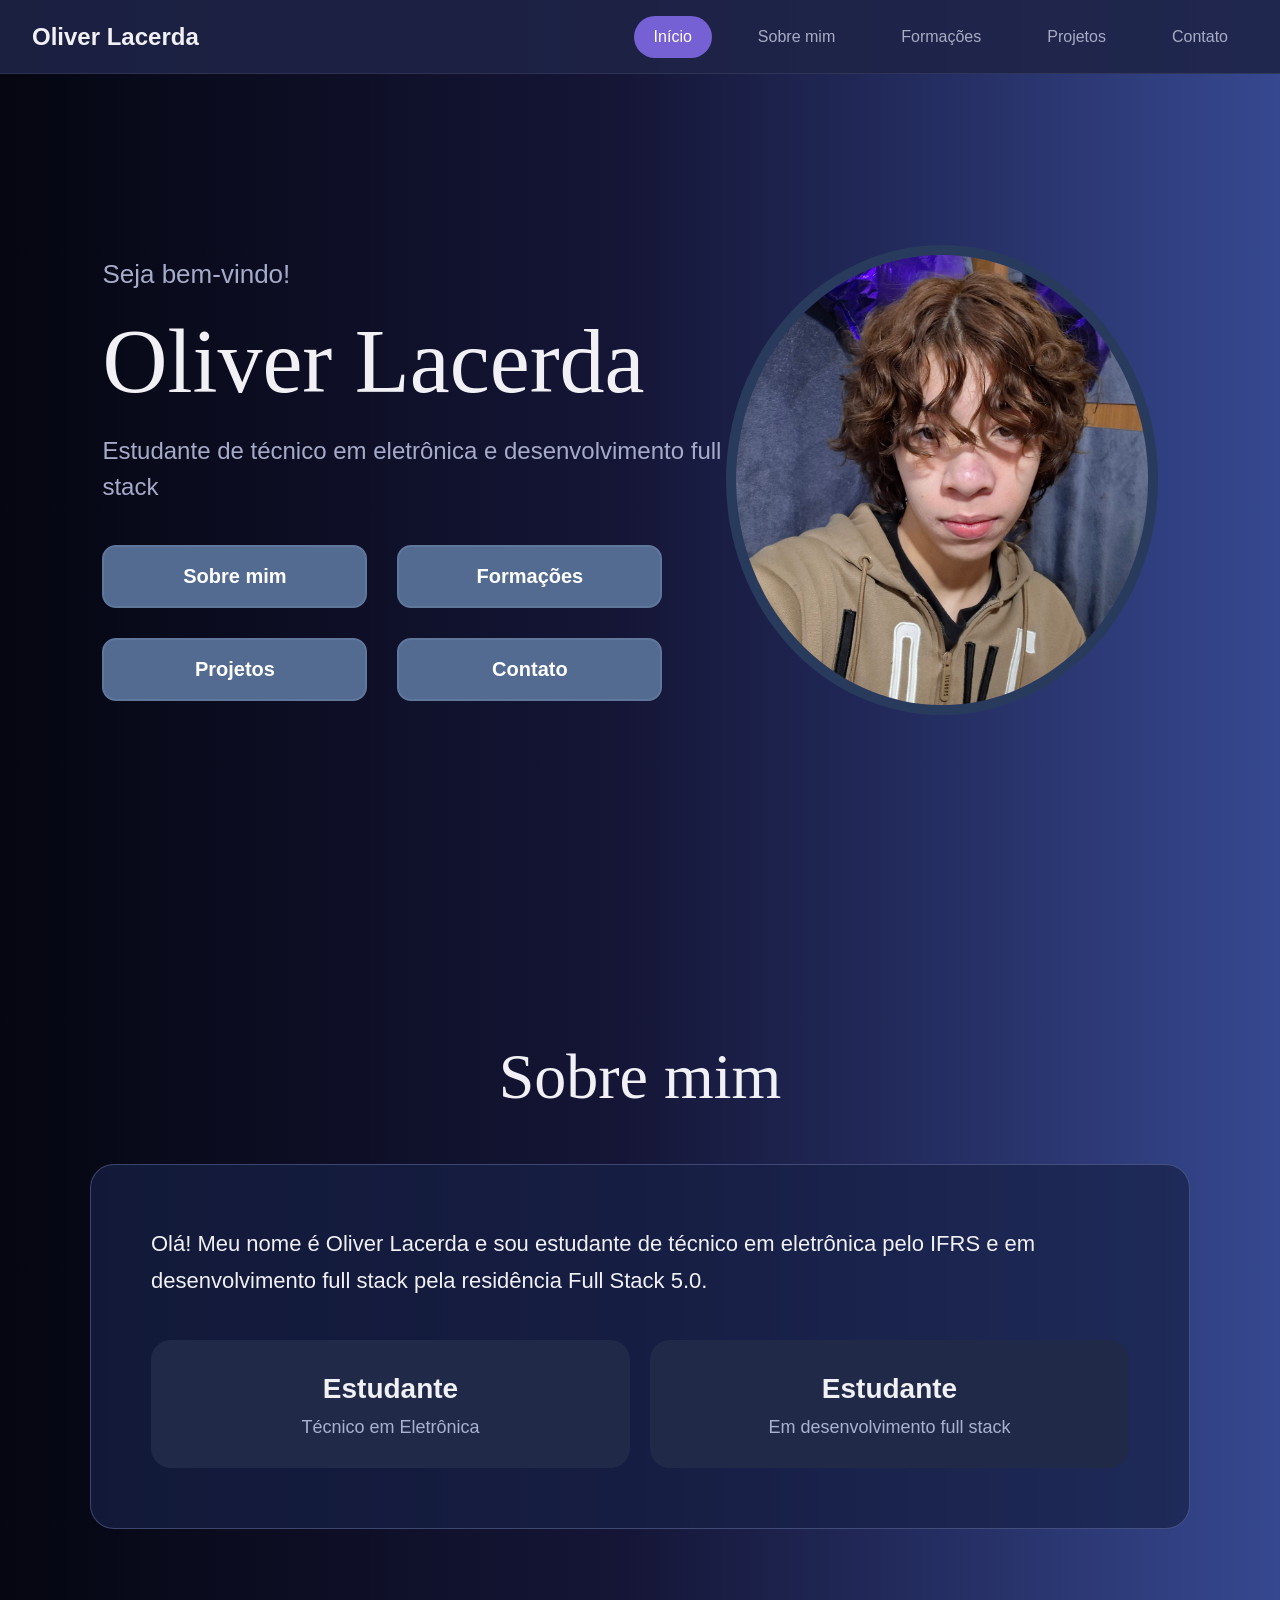
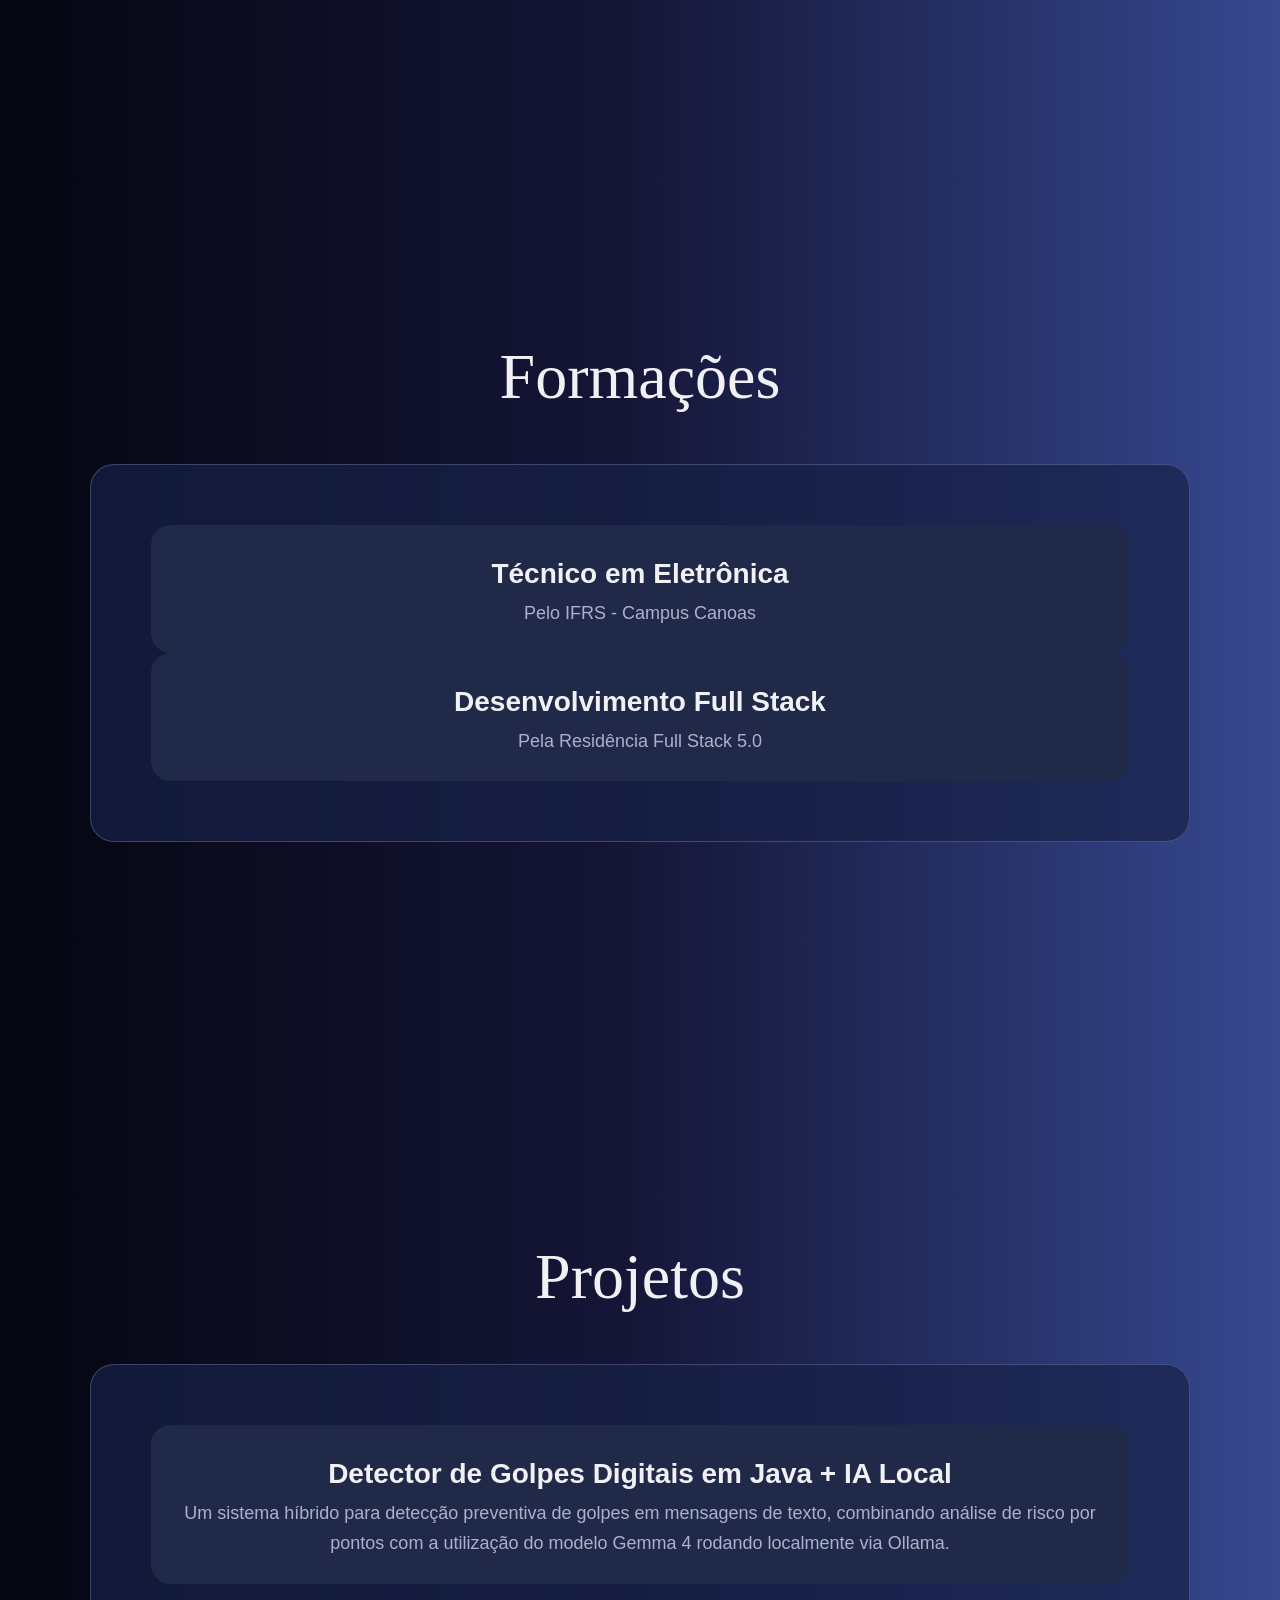
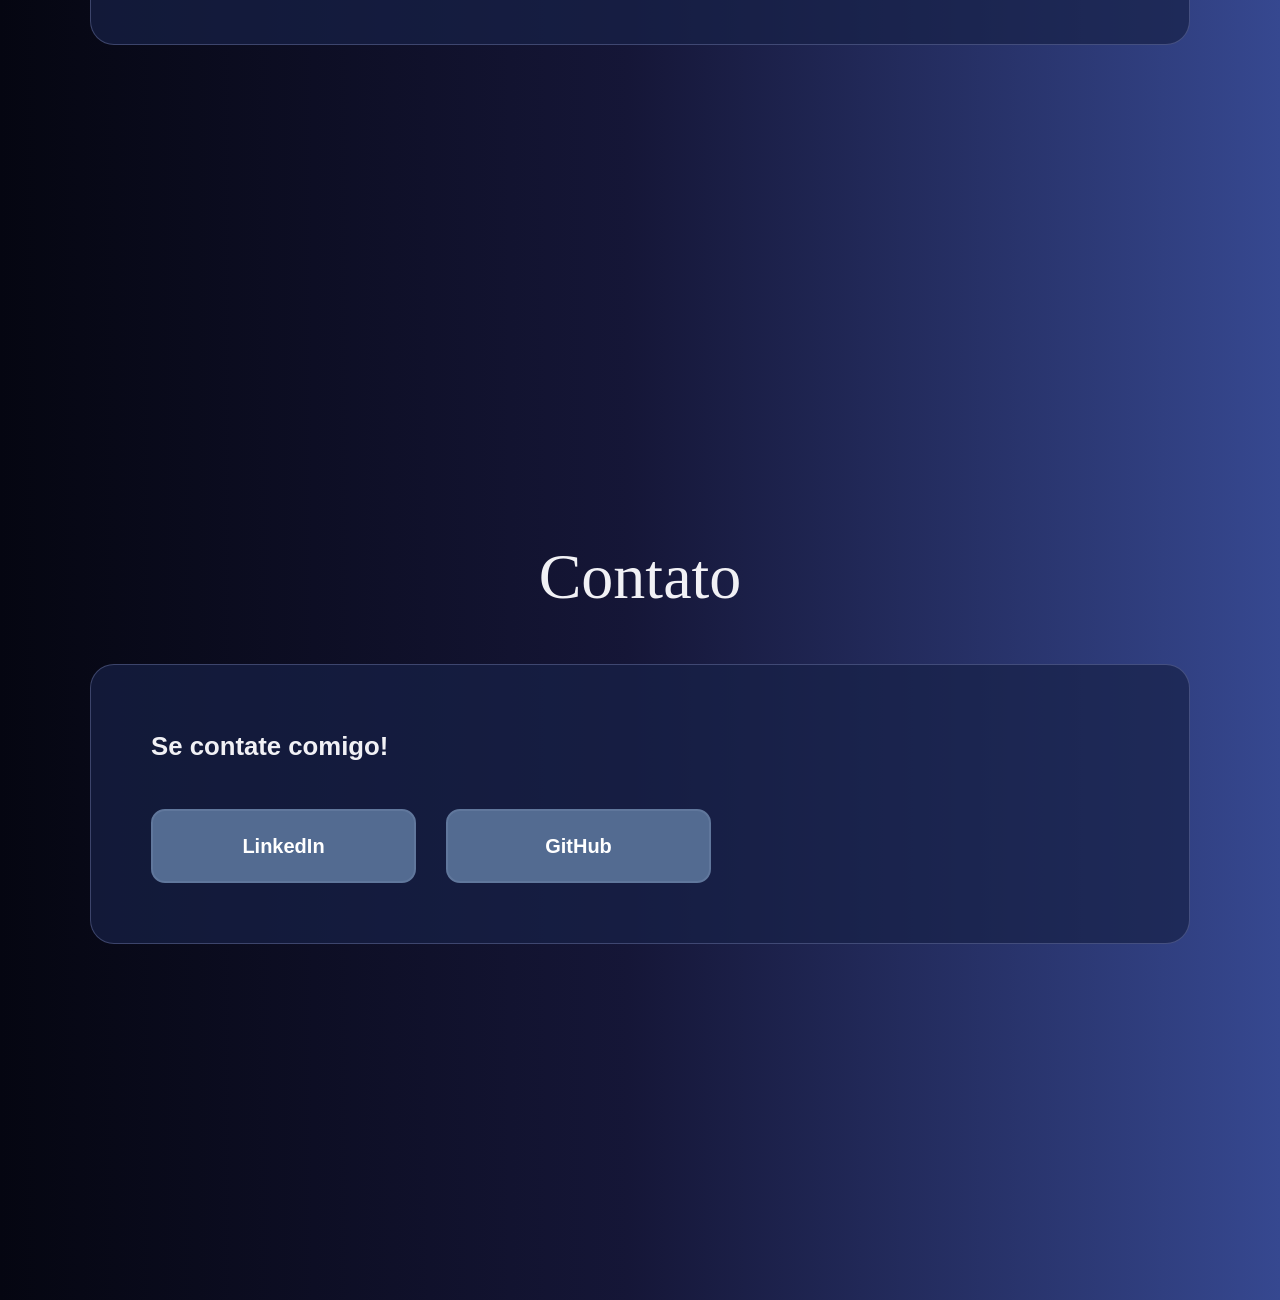
==== index.html @ 8fdf3e12 "Add files via upload" ====
<!DOCTYPE html>
<html lang="pt-br">
<head>
    <meta charset="UTF-8">
    <meta name="viewport" content="width=device-width, initial-scale=1.0">

    <title>Oliver Lacerda | Portfólio</title>

    <link rel="stylesheet" href="style.css">
</head>

<body>

    <header>
        <div class="logo">Oliver Lacerda</div>

        <nav>
            <a href="#inicio" class="ativo">Início</a>
            <a href="#sobre">Sobre mim</a>
            <a href="#formacoes">Formações</a>
            <a href="#projetos">Projetos</a>
            <a href="#contato">Contato</a>
        </nav>
    </header>

    <main>

        <section id="inicio" class="inicio">

            <div class="conteudo-inicio">

                <p class="boas-vindas">
                    Seja bem-vindo!
                </p>

                <h1>Oliver Lacerda</h1>

                <p class="descricao">
                    Estudante de técnico em eletrônica e desenvolvimento
                    full stack
                </p>

                <div class="botoes">

                    <a href="#sobre">Sobre mim</a>

                    <a href="#formacoes">Formações</a>

                    <a href="#projetos">Projetos</a>

                    <a href="#contato">Contato</a>

                </div>

            </div>


            <div class="circulo">

                <img src="fotooliver.jpg" alt="euu">

            </div>

        </section>

        <section id="sobre" class="pagina">

            <h2>Sobre mim</h2>

            <div class="caixa">

                <p>
                    Olá! Meu nome é Oliver Lacerda e sou estudante de técnico em eletrônica pelo IFRS e em desenvolvimento full stack pela residência Full Stack 5.0.
                </p>

                <div class="cards">

                    <div class="card">
                        <h3>Estudante</h3>
                        <p>Técnico em Eletrônica</p>
                    </div>

                    <div class="card">
                        <h3>Estudante</h3>
                        <p>Em desenvolvimento full stack</p>
                    </div>

                </div>

            </div>

        </section>


        <section id="formacoes" class="pagina">

            <h2>Formações</h2>

            <div class="caixa">

                <div class="card">
                    <h3>Técnico em Eletrônica</h3>
                    <p>Pelo IFRS - Campus Canoas</p>
                </div>

                <div class="card">
                    <h3>Desenvolvimento Full Stack</h3>
                    <p>Pela Residência Full Stack 5.0</p>
                </div>

            </div>

        </section>

        <section id="projetos" class="pagina">

            <h2>Projetos</h2>

            <div class="caixa">

                <div class="card">
                    <h3>Detector de Golpes Digitais em Java + IA Local</h3>
                    <p>Um sistema híbrido para detecção preventiva de golpes em mensagens de texto, combinando análise de risco por pontos com a utilização do modelo Gemma 4 rodando localmente via Ollama.</p>
                </div>

            </div>

        </section>

        <section id="contato" class="pagina">

            <h2>Contato</h2>

            <div class="caixa">

                <h3>
                    Se contate comigo!
                </h3>
                <div class="botoes">
                    <a href="https://www.linkedin.com/in/oliver-lacerda-7b0b1b1b9/" target="_blank">LinkedIn</a>
                    <a href="https://github.com/oliverlcrd" target="_blank">GitHub</a>
                </div>

            </div>

        </section>

    </main>

</body>
</html>
---- style.css ----
* {
    margin: 0;
    padding: 0;
    box-sizing: border-box;
}

html {
    scroll-behavior: smooth;
}

body {
    background: #183652;
background: linear-gradient(90deg, rgb(5, 6, 17) 0%, rgb(21, 22, 55) 49%, rgb(54, 72, 144) 100%);
    font-family: Arial, sans-serif;
    color: #f1f1f5;
}

header {
    position: fixed;
    top: 0;
    left: 0;

    width: 100%;
    height: 74px;

    display: flex;
    align-items: center;
    justify-content: space-between;

    padding: 0 32px;

    background: rgba(31, 36, 72, 0.9);

    border-bottom: 1px solid rgba(255, 255, 255, 0.08);

    z-index: 100;
}

.logo {
    font-size: 24px;
    font-weight: bold;
}

nav {
    display: flex;
    gap: 26px;
}

nav a {
    color: #a9acc5;
    text-decoration: none;

    padding: 12px 20px;

    border-radius: 30px;

    transition: 0.3s;
}

nav a:hover,
nav a.ativo {
    background: #7560d4;
    color: white;
}

.inicio {
    min-height: 100vh;

    display: flex;
    align-items: center;
    justify-content: space-between;

    padding: 120px 8% 60px;
}

.conteudo-inicio {
    max-width: 650px;
}

.boas-vindas {
    font-size: 26px;
    color: #a6abc9;
    margin-bottom: 20px;
}

h1 {
    font-family: Georgia, serif;
    font-size: 90px;
    font-weight: normal;
    margin-bottom: 20px;
}

.descricao {
    font-size: 24px;
    line-height: 1.5;
    color: #a6abc9;
}

.botoes {
    display: grid;
    grid-template-columns: 1fr 1fr;

    gap: 30px;

    margin-top: 40px;

    max-width: 560px;
}

.botoes a {
    text-decoration: none;
    text-align: center;

    padding: 18px;

    background: #536b91;

    color: white;

    border: 2px solid #60779c;

    border-radius: 14px;

    font-size: 20px;
    font-weight: bold;

    transition: 0.3s;
}

.botoes a:hover {
    background: #7560d4;

    transform: translateY(-4px);

    box-shadow: 0 0 25px rgba(117, 96, 212, 0.5);
}

.circulo {
    width: 470px;
    height: 470px;

    border-radius: 50%;
    overflow: hidden;
    border: 10px solid #293b5d;
    margin-right: 20px;
}

.circulo img {
    width: 100%;
    height: 100%;
    object-fit: cover;
}

.pagina {
    min-height: 100vh;

    padding: 140px 6% 80px;
}

.pagina h2 {
    text-align: center;

    font-family: Georgia, serif;

    font-size: 64px;
    font-weight: normal;

    margin-bottom: 50px;
}

.caixa {
    max-width: 1100px;
    margin: auto;

    padding: 60px;

    background: rgba(24, 34, 72, 0.7);

    border: 1px solid rgba(160, 170, 220, 0.3);

    border-radius: 24px;

    font-size: 22px;

    line-height: 1.7;
}

.cards {
    display: flex;
    gap: 20px;

    margin-top: 40px;
}

.card {
    flex: 1;

    padding: 25px;

    background: #202a48;

    border-radius: 20px;

    text-align: center;

    transition: 0.3s;
}

.card:hover {
    transform: translateY(-6px);

    background: #7560d4;

    box-shadow: 0 0 25px rgba(117, 96, 212, 0.4);
}

.card h3 {
    font-size: 28px;
}

.card p {
    color: #aab1d0;
    font-size: 18px;
}


}
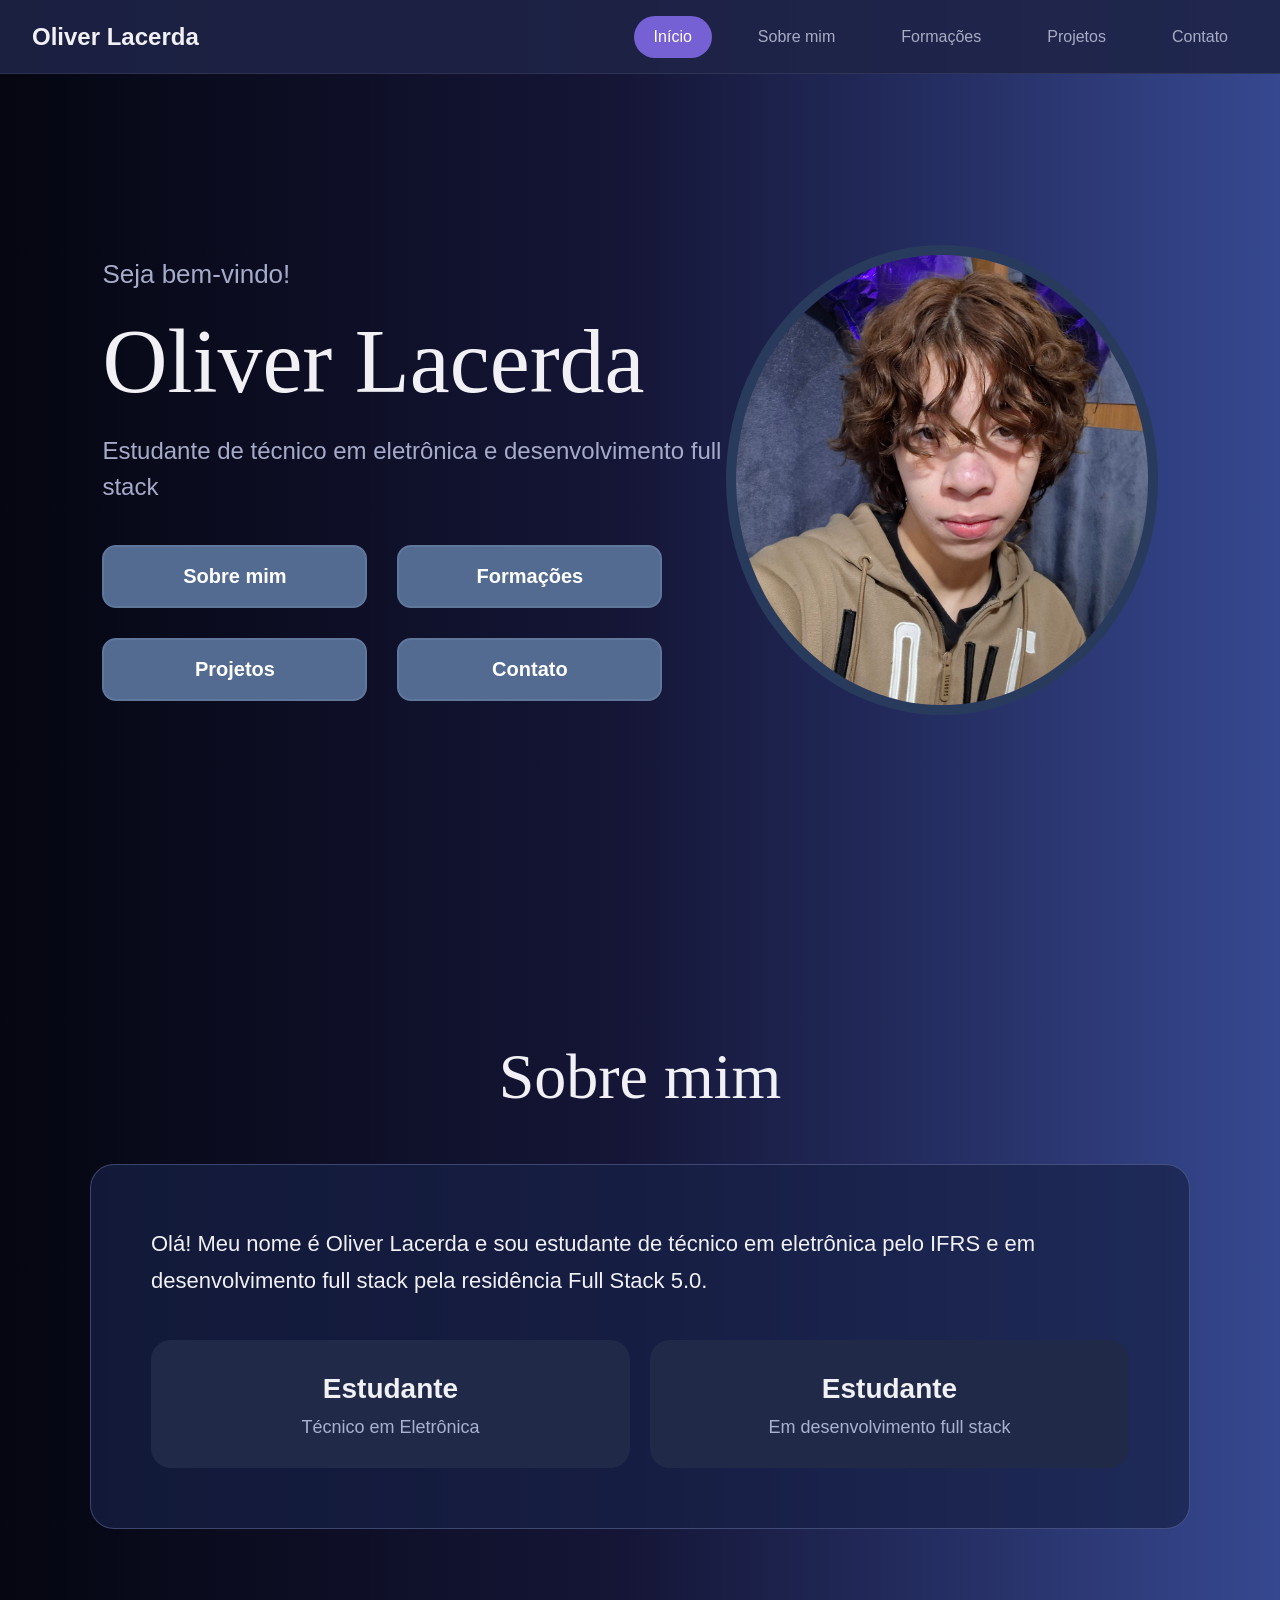
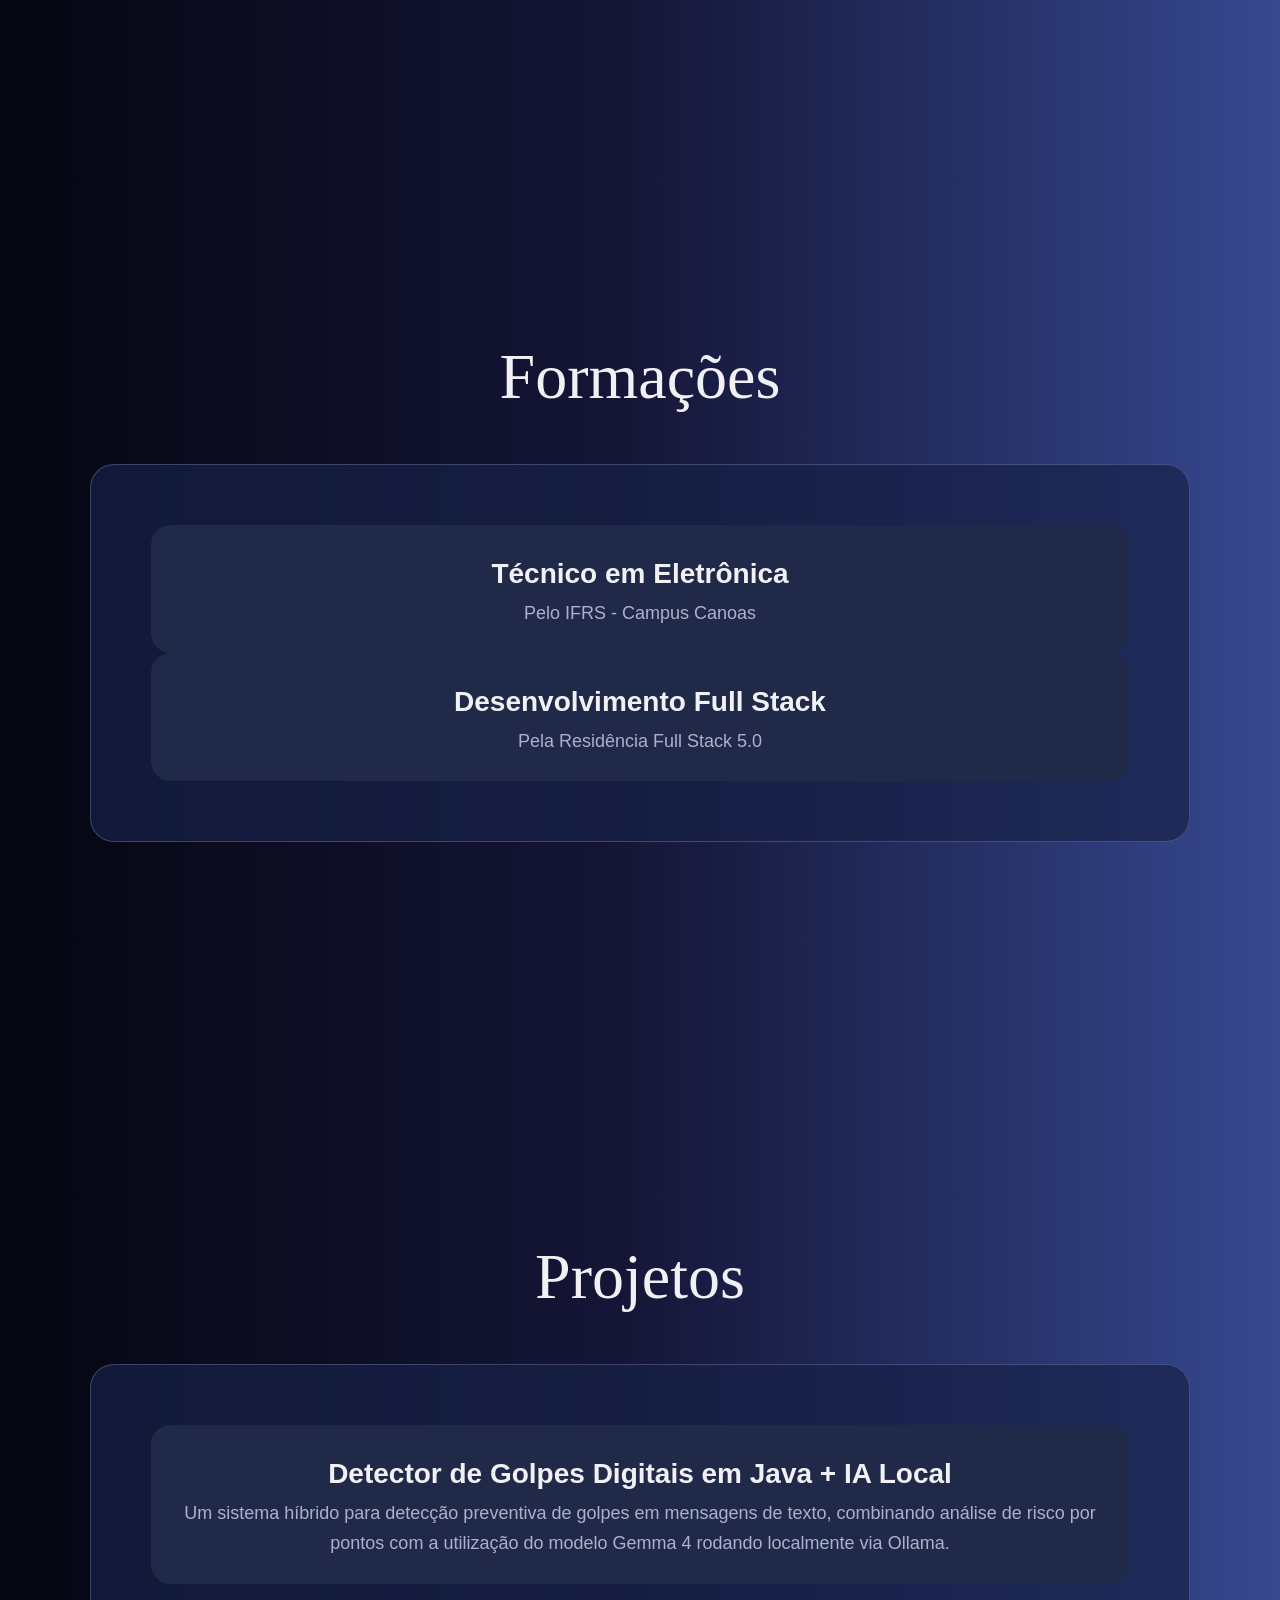
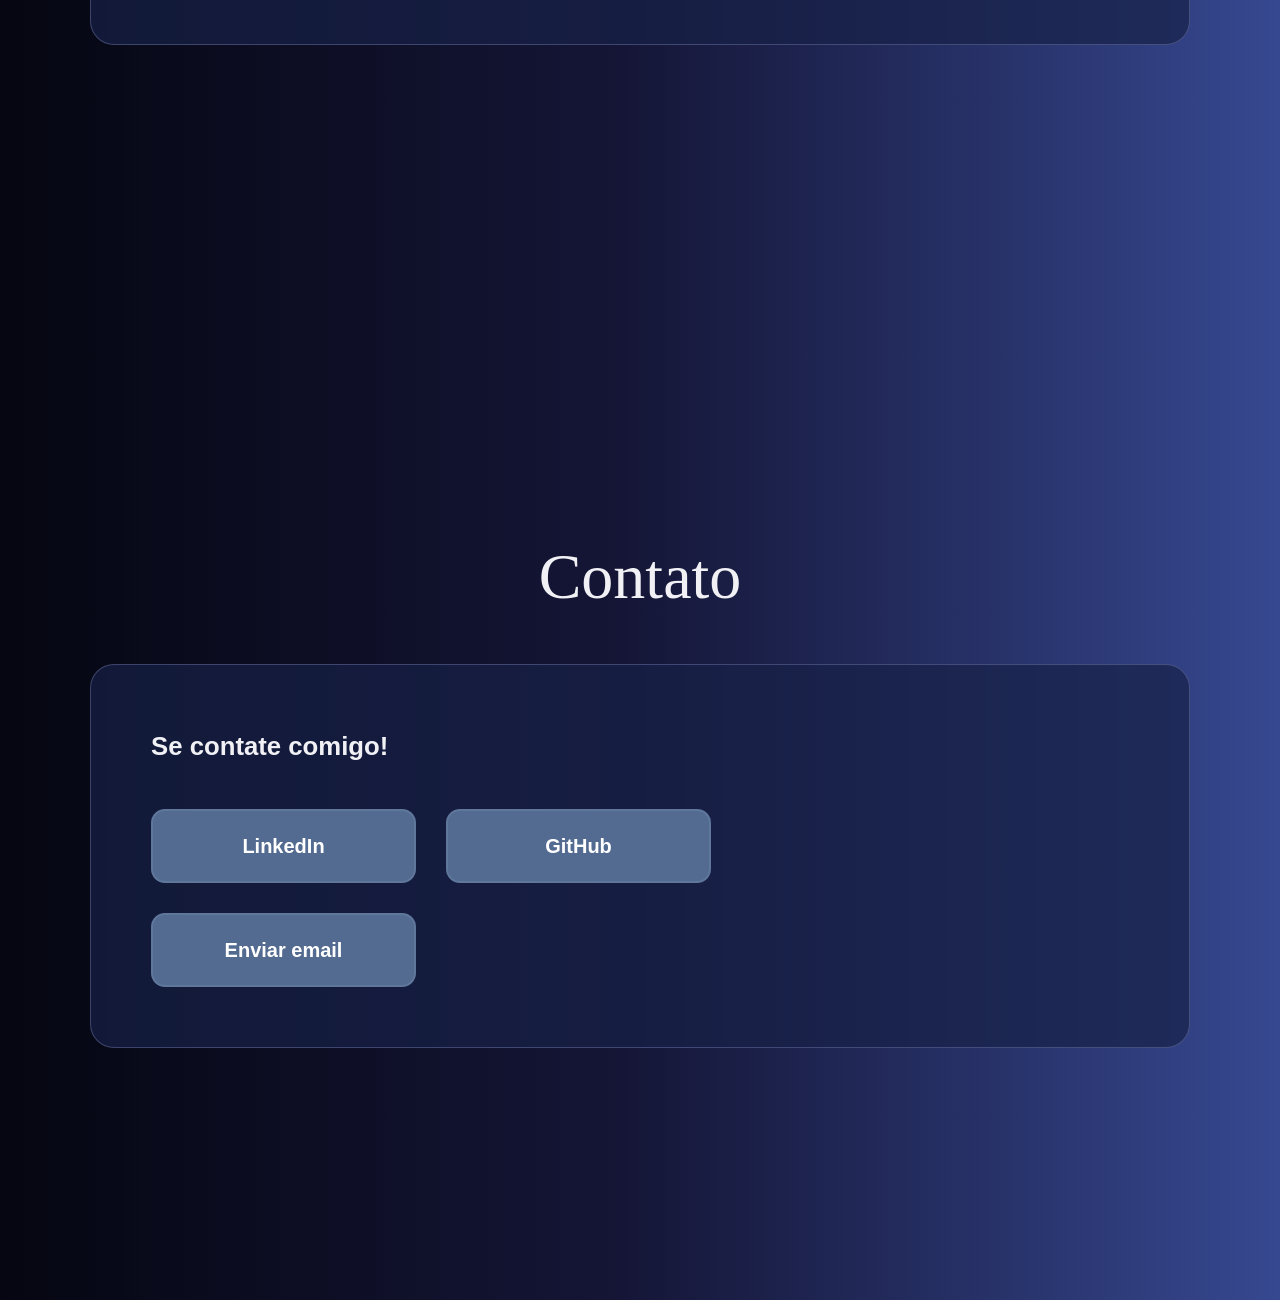
==== commit 576dd229: "email" ====
--- a/index.html
+++ b/index.html
@@ -139,6 +139,7 @@
                 <div class="botoes">
                     <a href="https://www.linkedin.com/in/oliver-lacerda-7b0b1b1b9/" target="_blank">LinkedIn</a>
                     <a href="https://github.com/oliverlcrd" target="_blank">GitHub</a>
+                    <a href="mailto:olivercannavolacerda@gmail.com" target="_blank">Enviar email</a>
                 </div>
 
             </div>
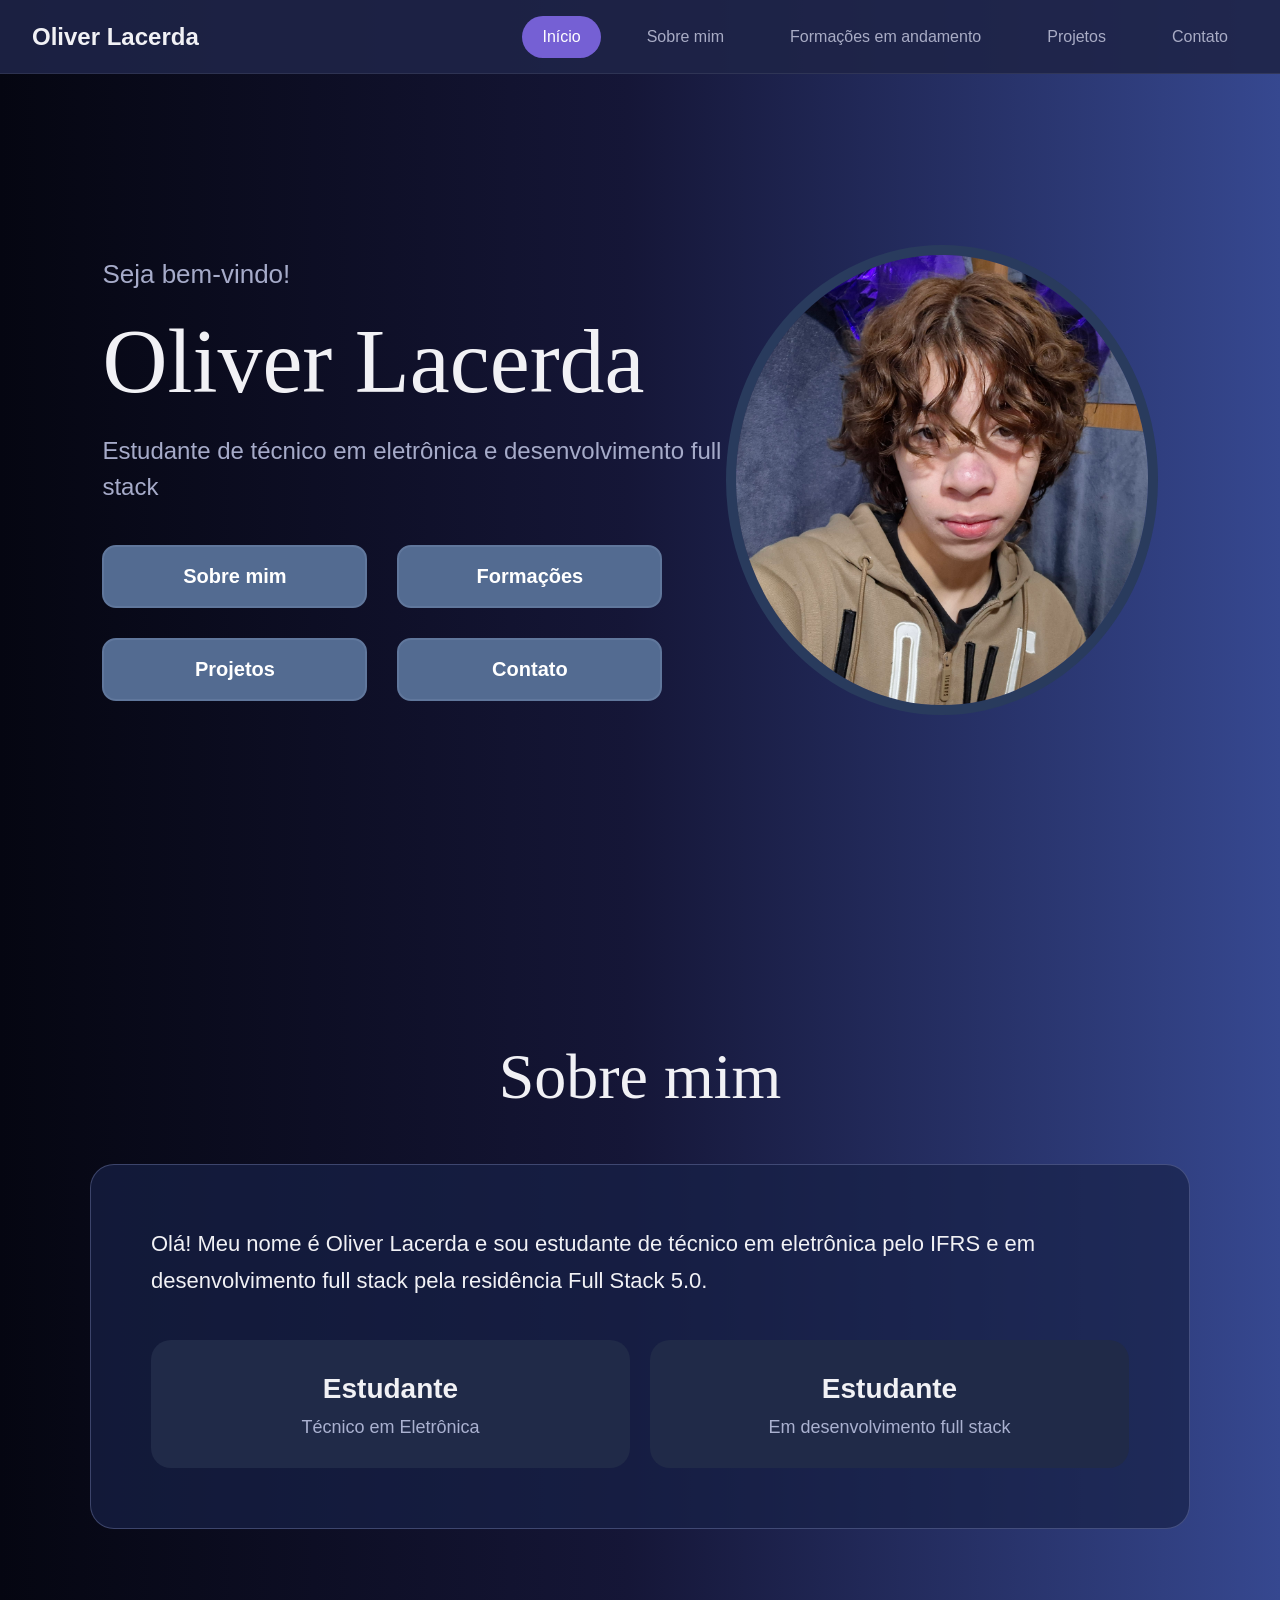
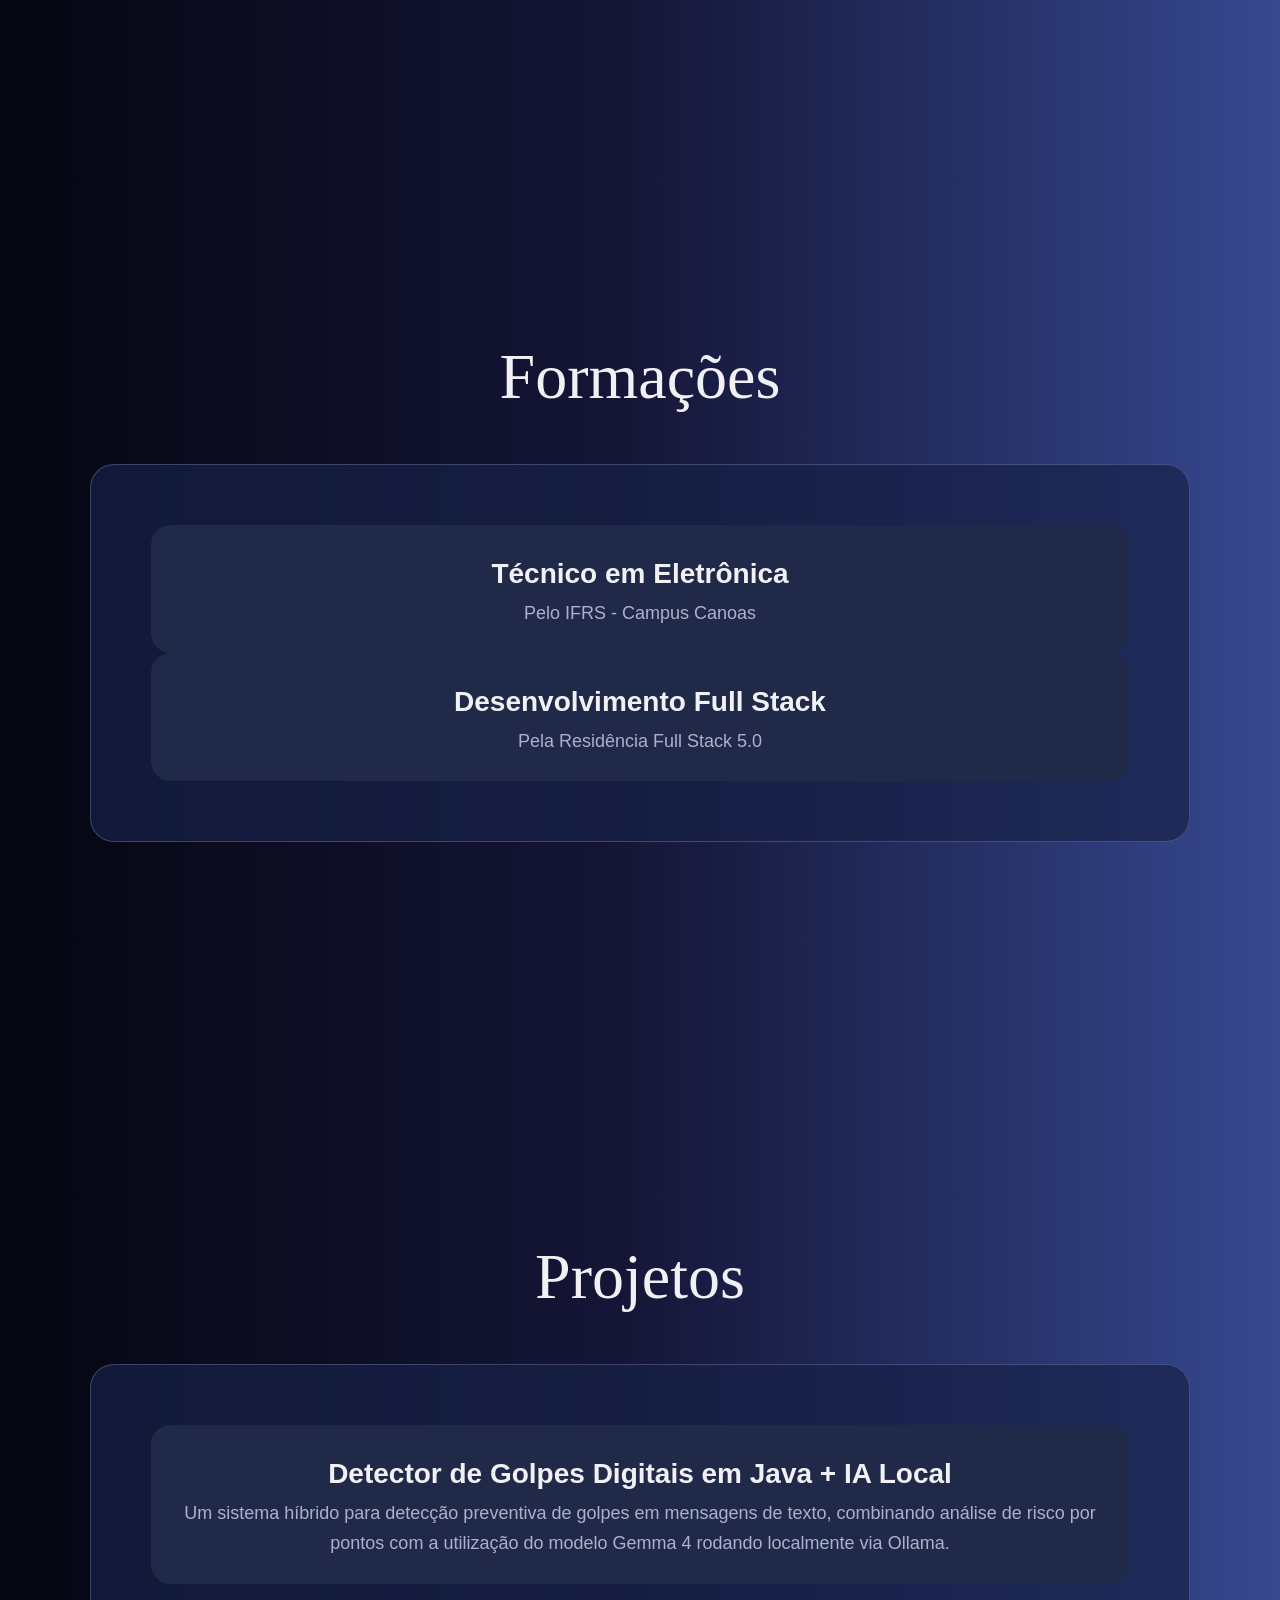
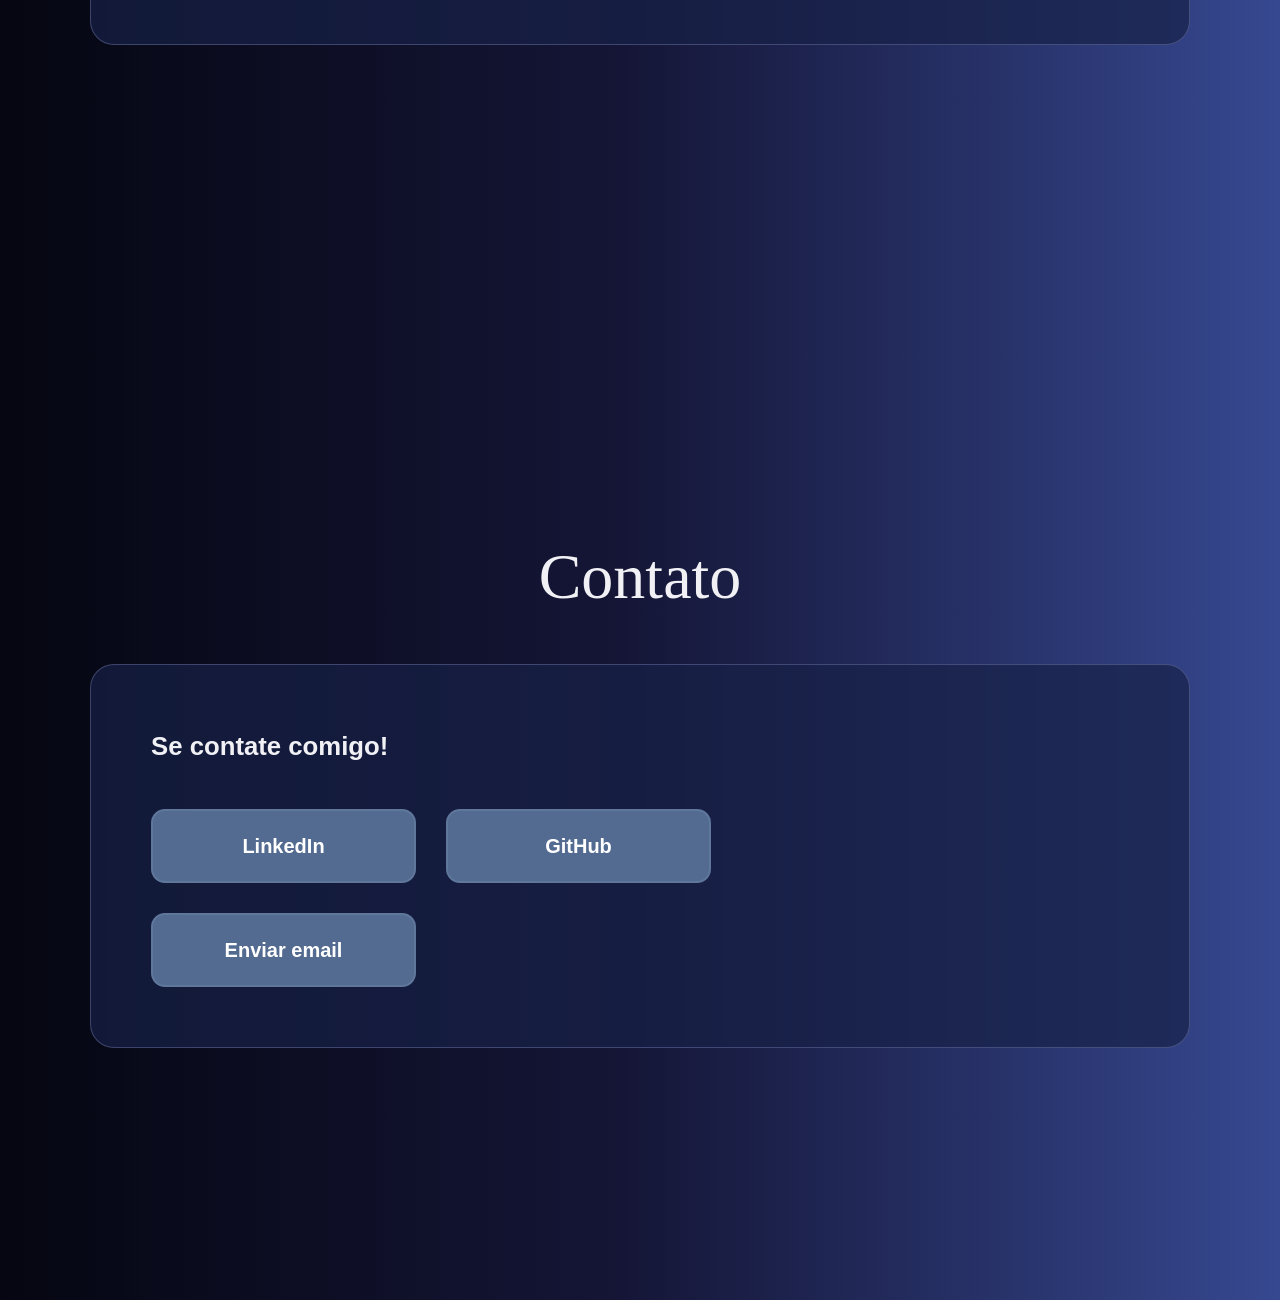
==== commit 4c8ffb76: ""em andamento" nas formacoes" ====
--- a/index.html
+++ b/index.html
@@ -17,7 +17,7 @@
         <nav>
             <a href="#inicio" class="ativo">Início</a>
             <a href="#sobre">Sobre mim</a>
-            <a href="#formacoes">Formações</a>
+            <a href="#formacoes">Formações em andamento</a>
             <a href="#projetos">Projetos</a>
             <a href="#contato">Contato</a>
         </nav>
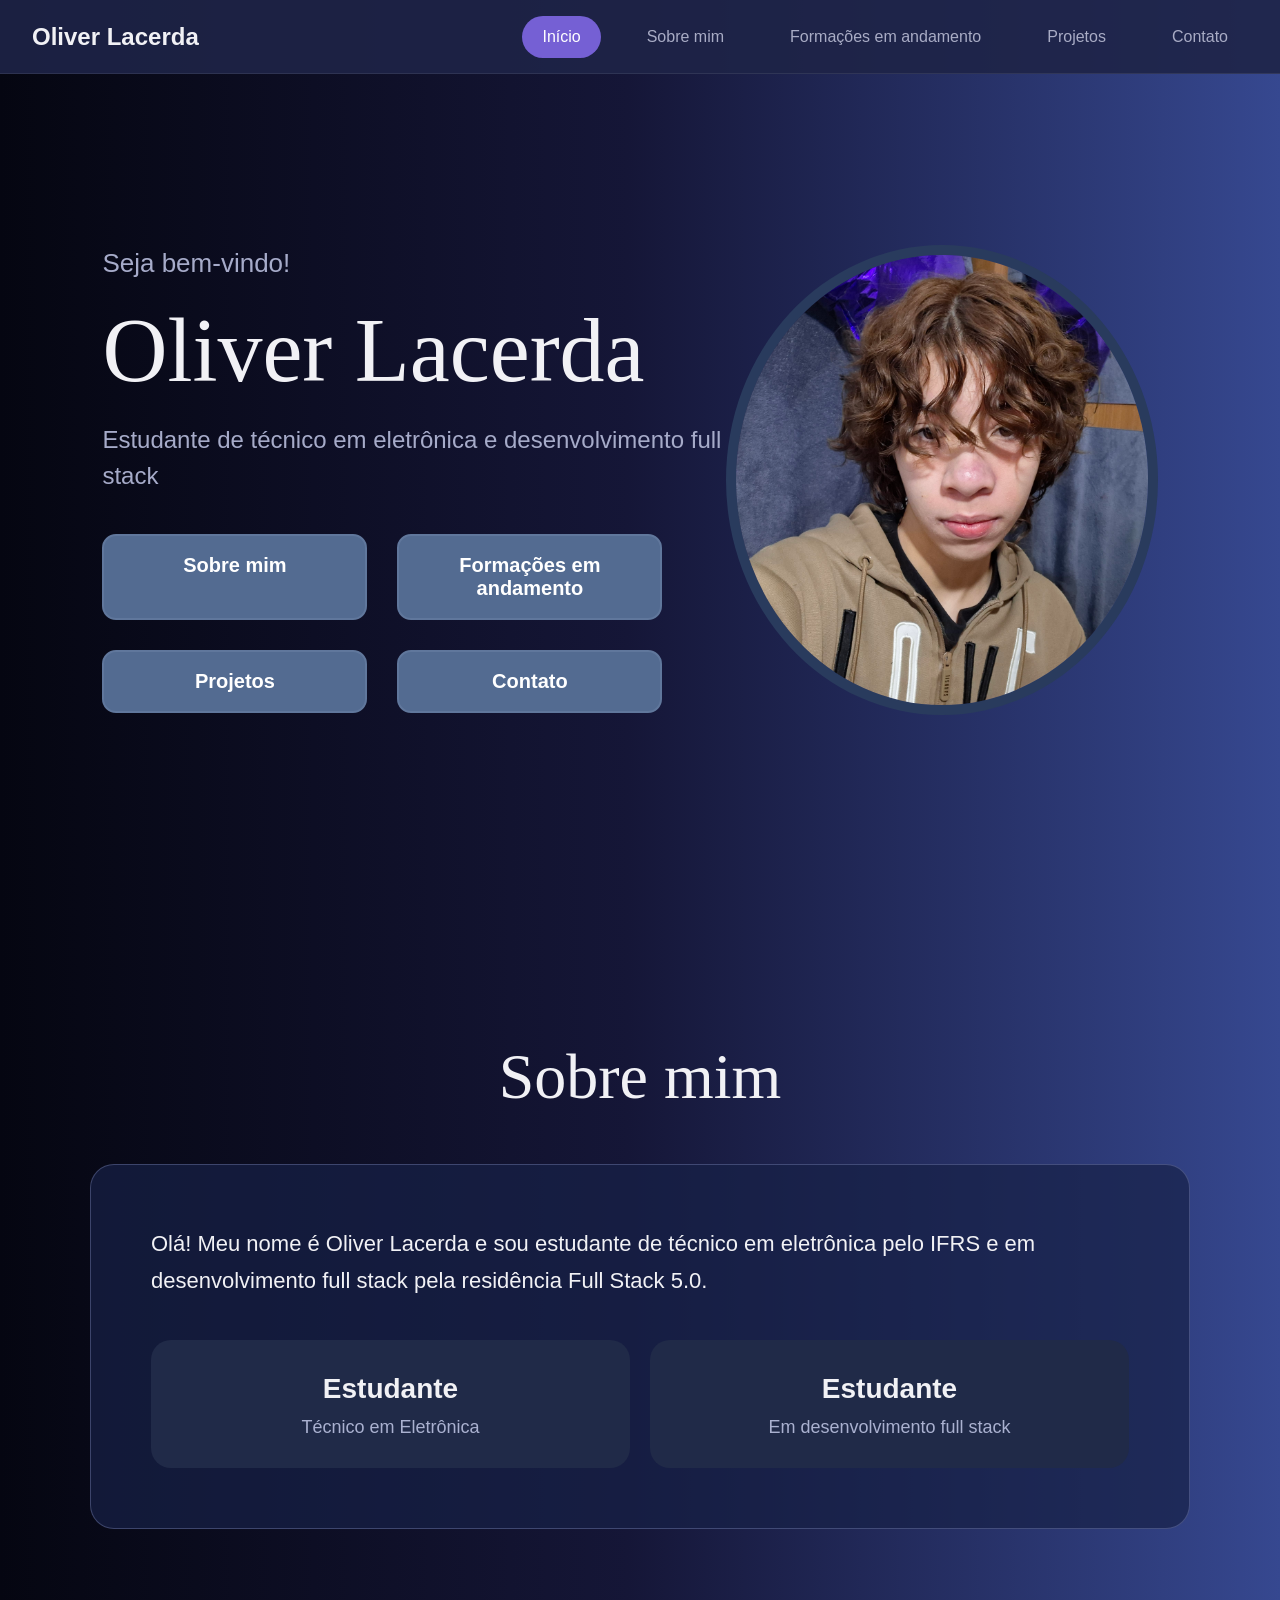
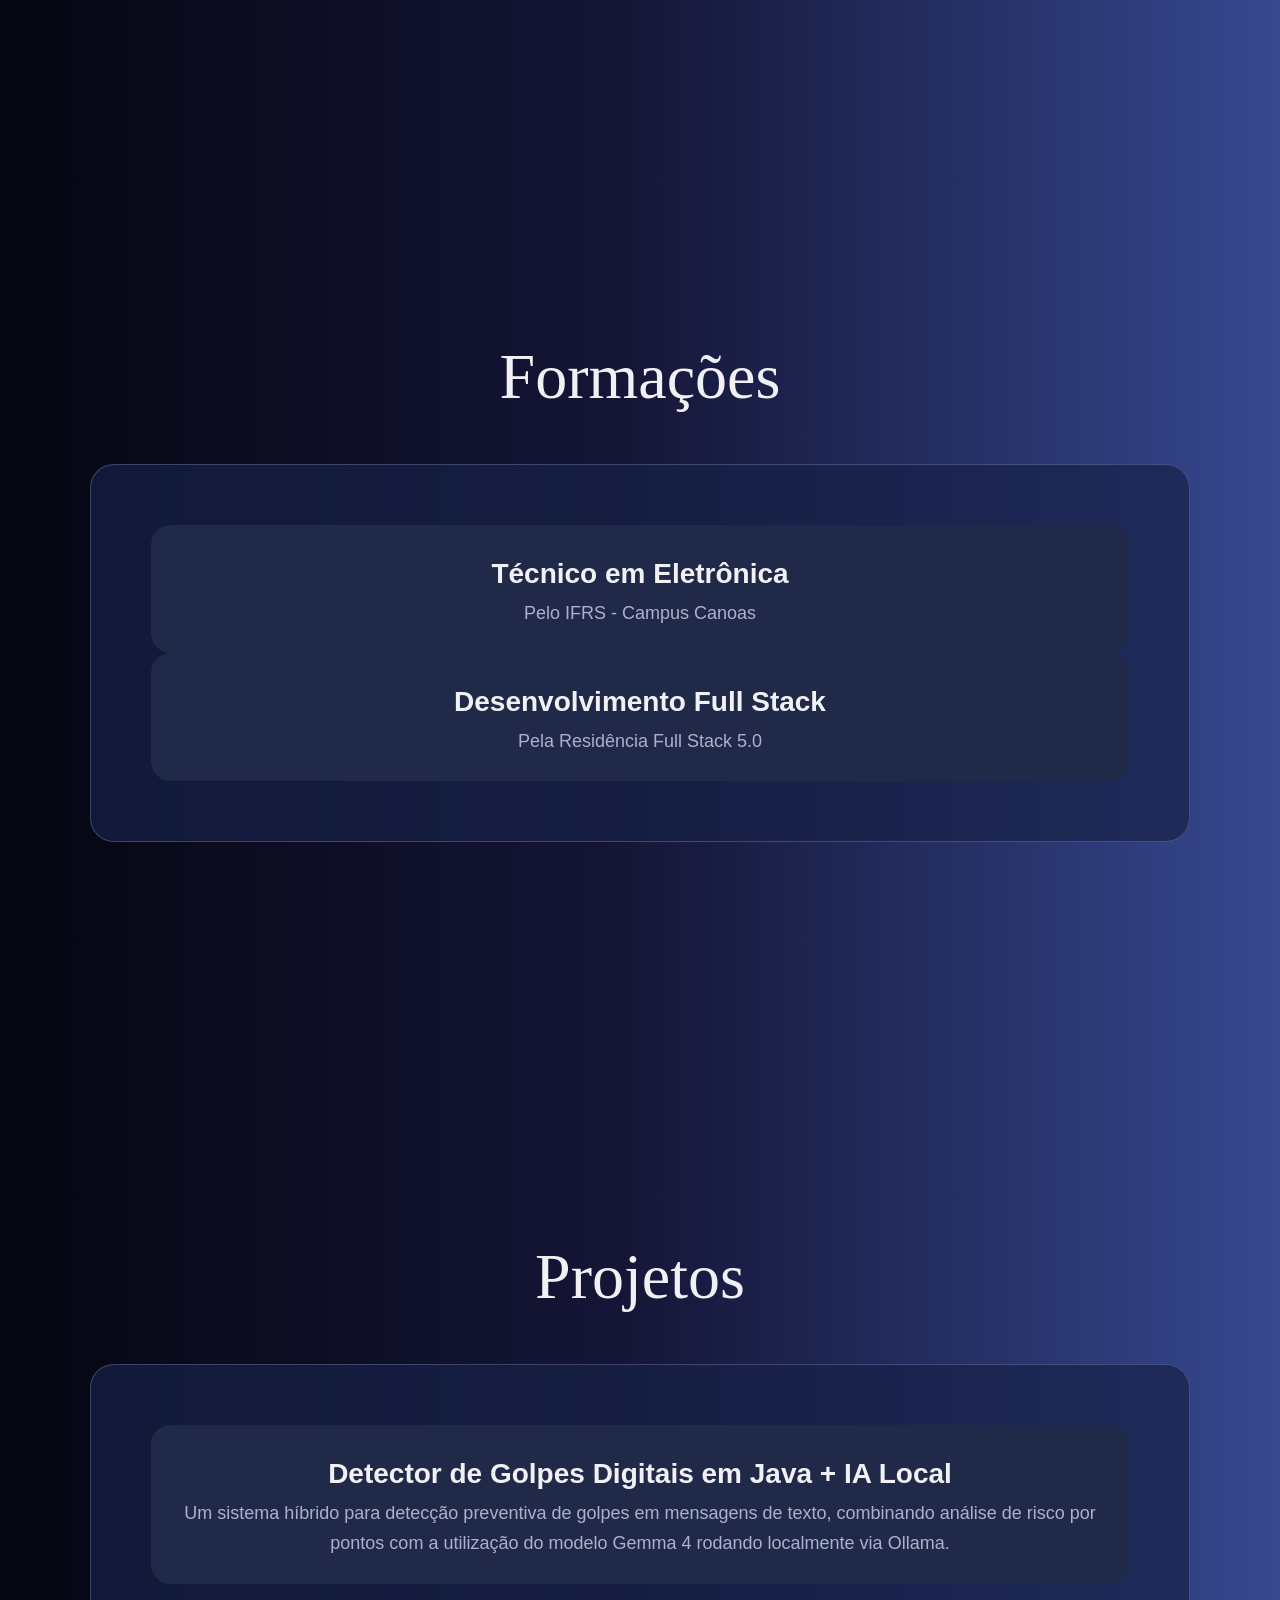
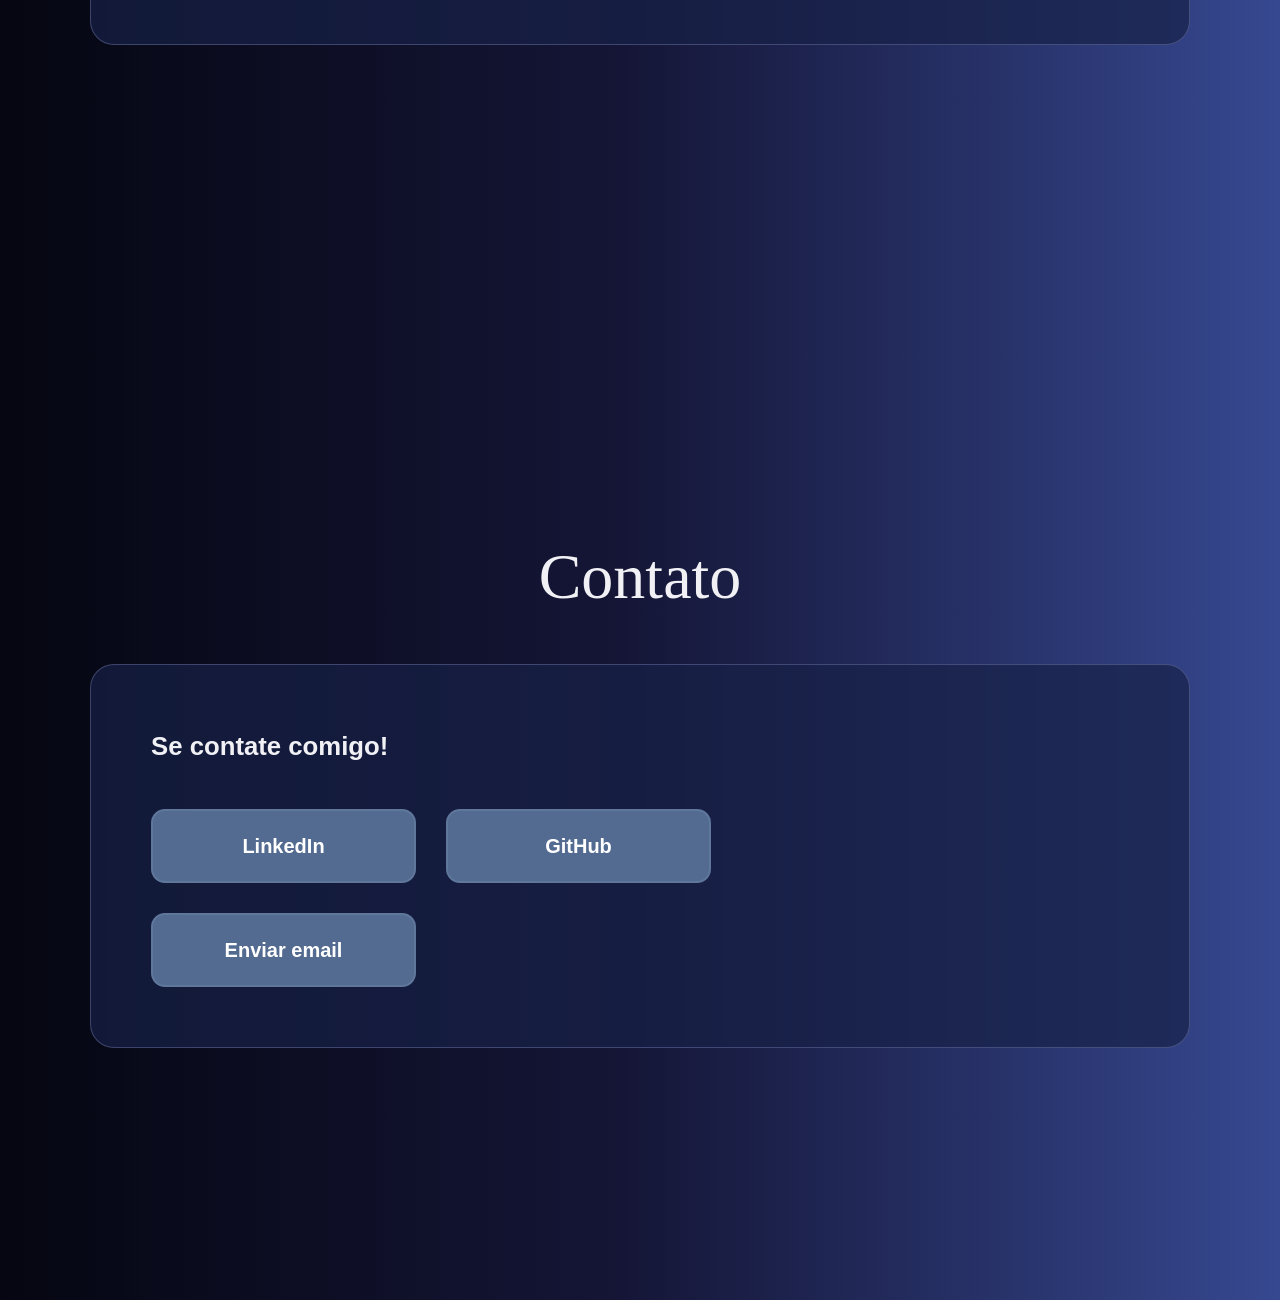
==== commit 9bd34d15: "Fix HTML encoding issues in index.html" ====
--- a/index.html
+++ b/index.html
@@ -44,7 +44,7 @@
 
                     <a href="#sobre">Sobre mim</a>
 
-                    <a href="#formacoes">Formações</a>
+                    <a href="#formacoes">Formações em andamento</a>
 
                     <a href="#projetos">Projetos</a>
 
@@ -149,4 +149,4 @@
     </main>
 
 </body>
-</html>+</html>
